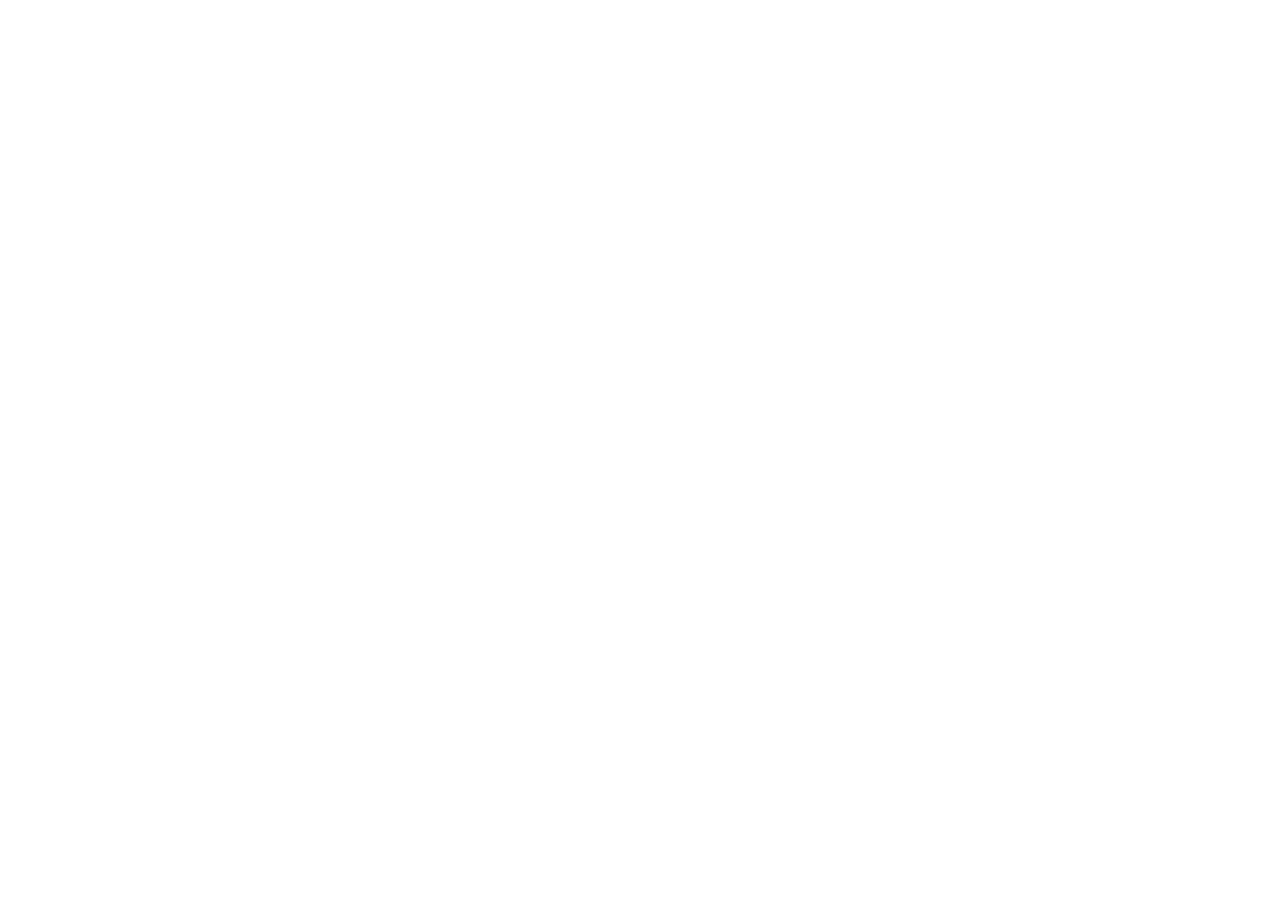
==== github.html @ fd3ff43a "aaa" ====
<!DOCTYPE html>
<html lang="pt-br">
<head>
    <meta charset="UTF-8">
    <meta name="viewport" content="width=device-width, initial-scale=1.0">
    <title>github</title>
</head>
<body>
    
</body>
</html>
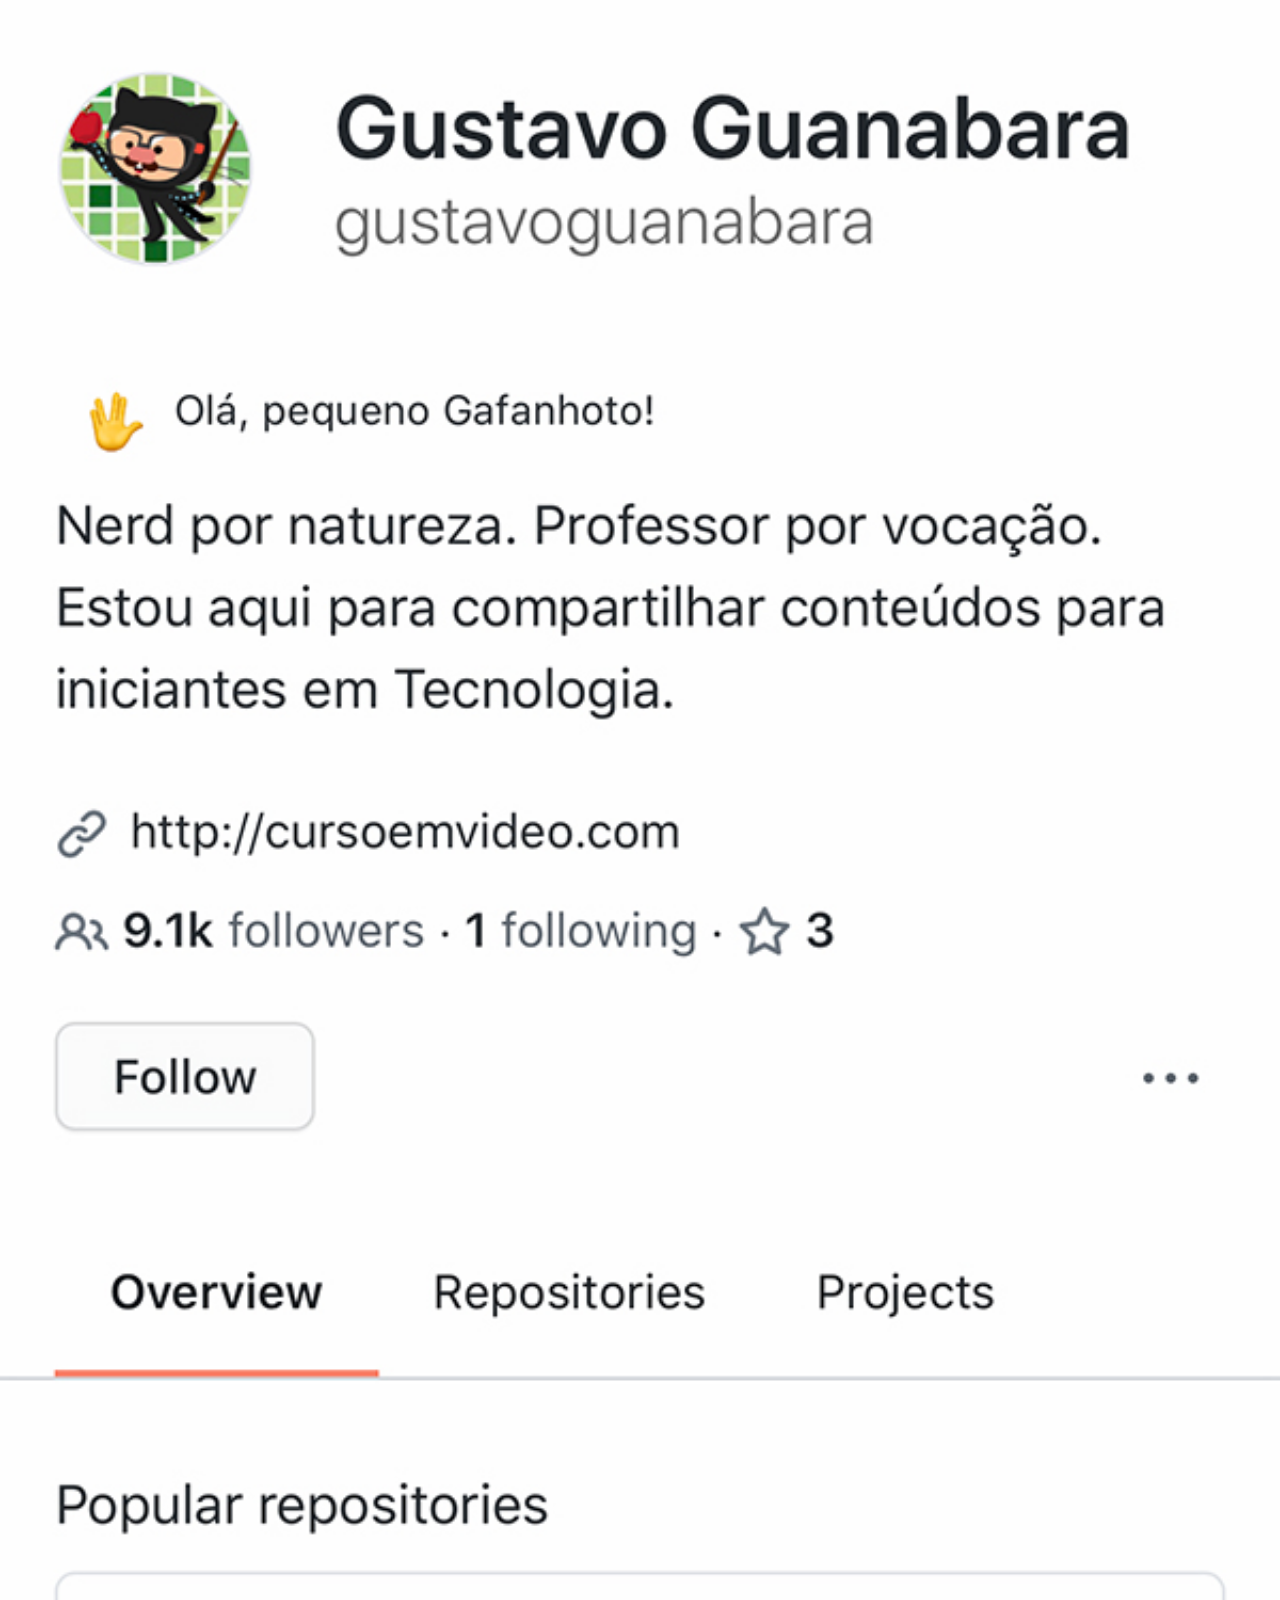
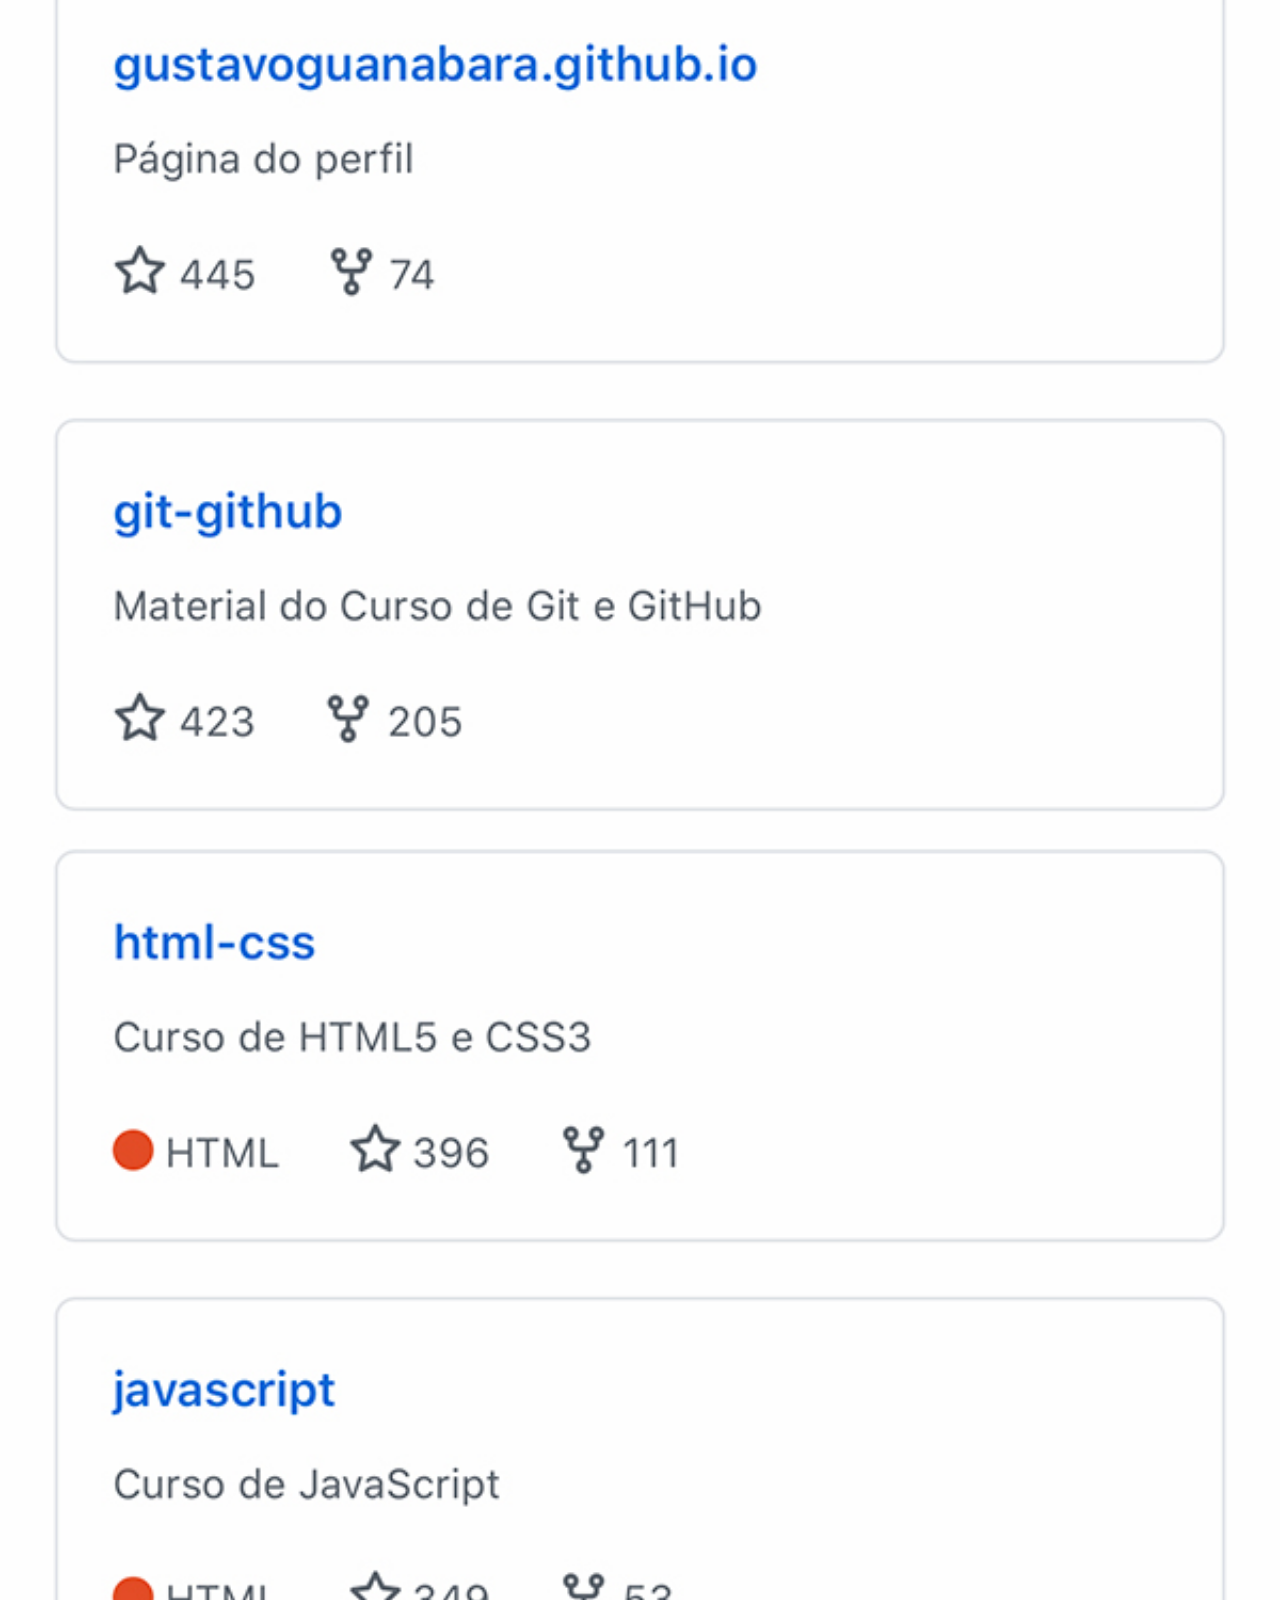
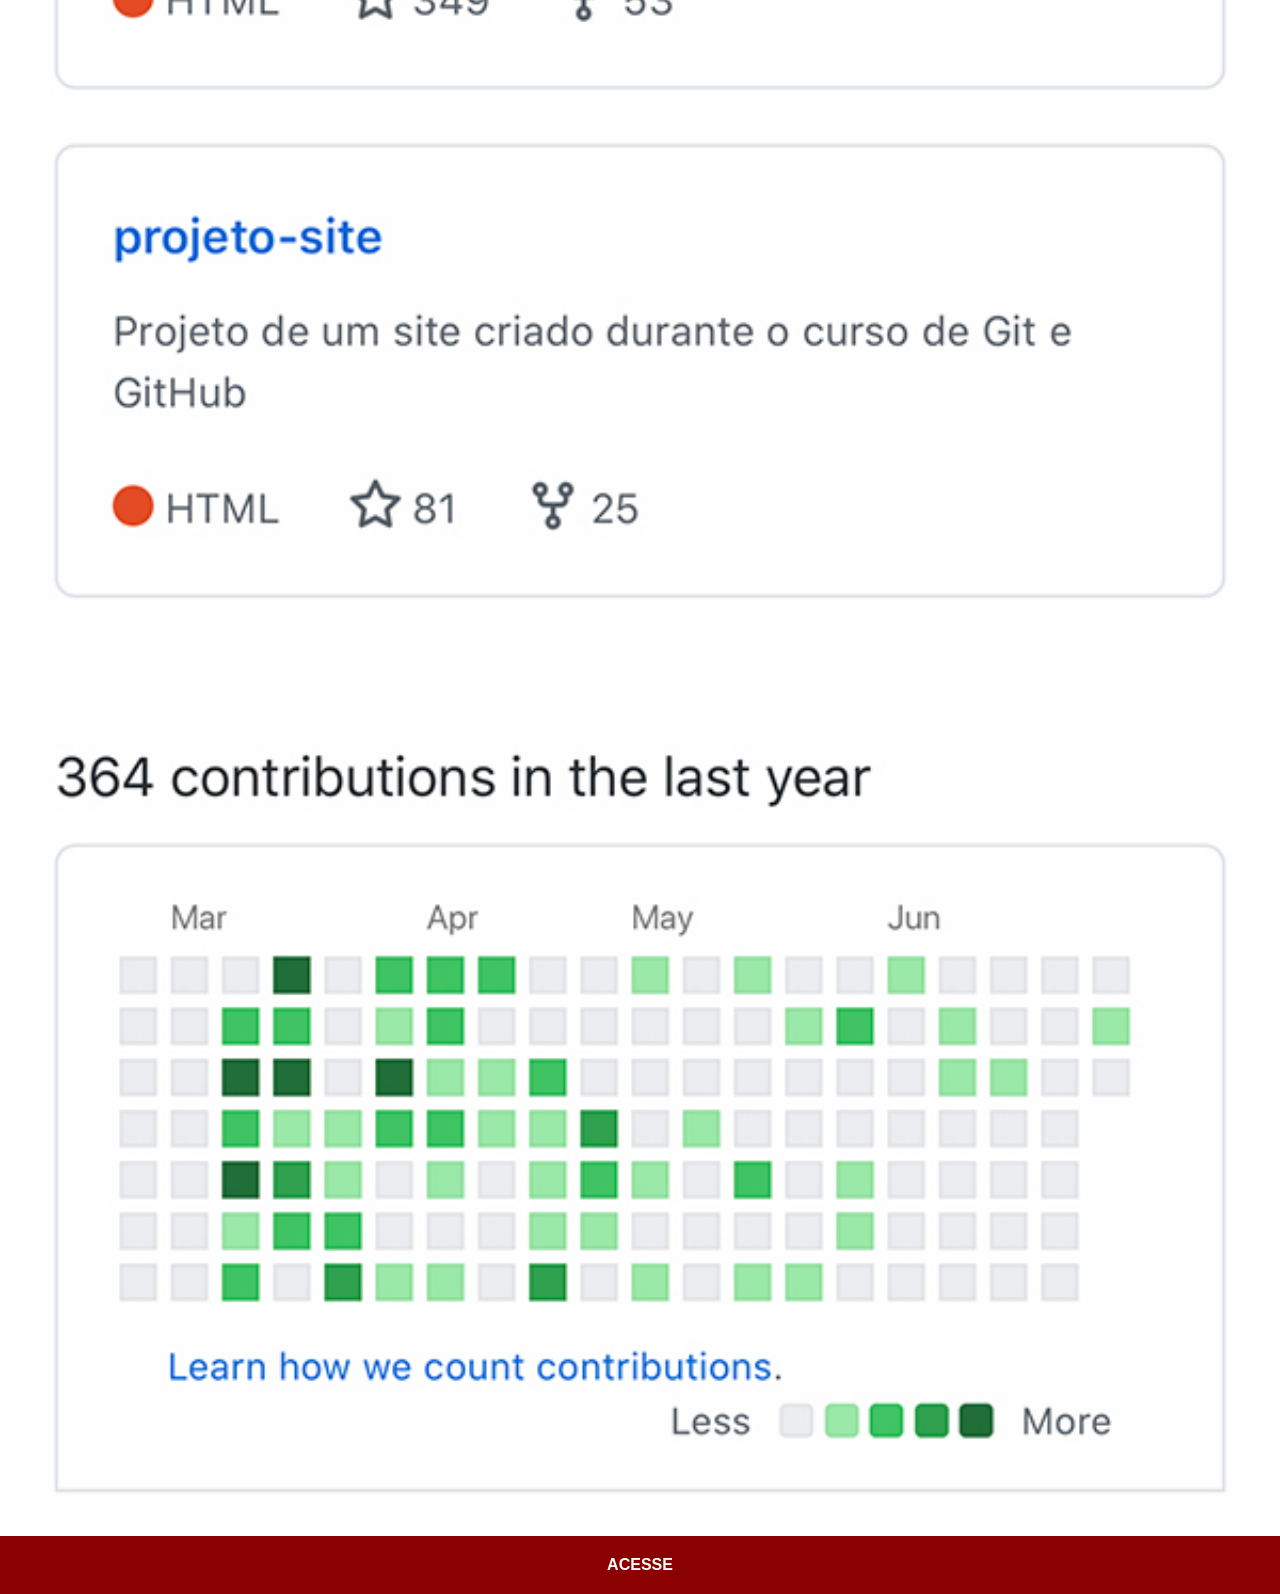
==== commit 5a3a98a0: "arrumei" ====
--- a/github.html
+++ b/github.html
@@ -4,8 +4,10 @@
     <meta charset="UTF-8">
     <meta name="viewport" content="width=device-width, initial-scale=1.0">
     <title>github</title>
+    <link rel="stylesheet" href="estilo/social.css">
 </head>
 <body>
-    
+    <img src="pacote-d013/imagens/tela-github.jpg" alt="github">
+    <a href="https://gustavoguanabara.github.io/" target="blank">ACESSE</a>
 </body>
 </html>
--- a/estilo/social.css
+++ b/estilo/social.css
@@ -0,0 +1,25 @@
+@charset "UTF-8";
+* {
+    margin: 0px;
+    padding: 0px;
+    font-family: Arial, Helvetica, sans-serif;
+}
+
+::-webkit-scrollbar {
+    width: 0;
+    height: 0;
+}
+
+img {
+    width: 100vw;
+}
+
+a {
+    display: block;
+    background-color: darkred;
+    padding: 20px;
+    text-align: center;
+    color: white;
+    text-decoration: none;
+    font-weight: bold;
+}
